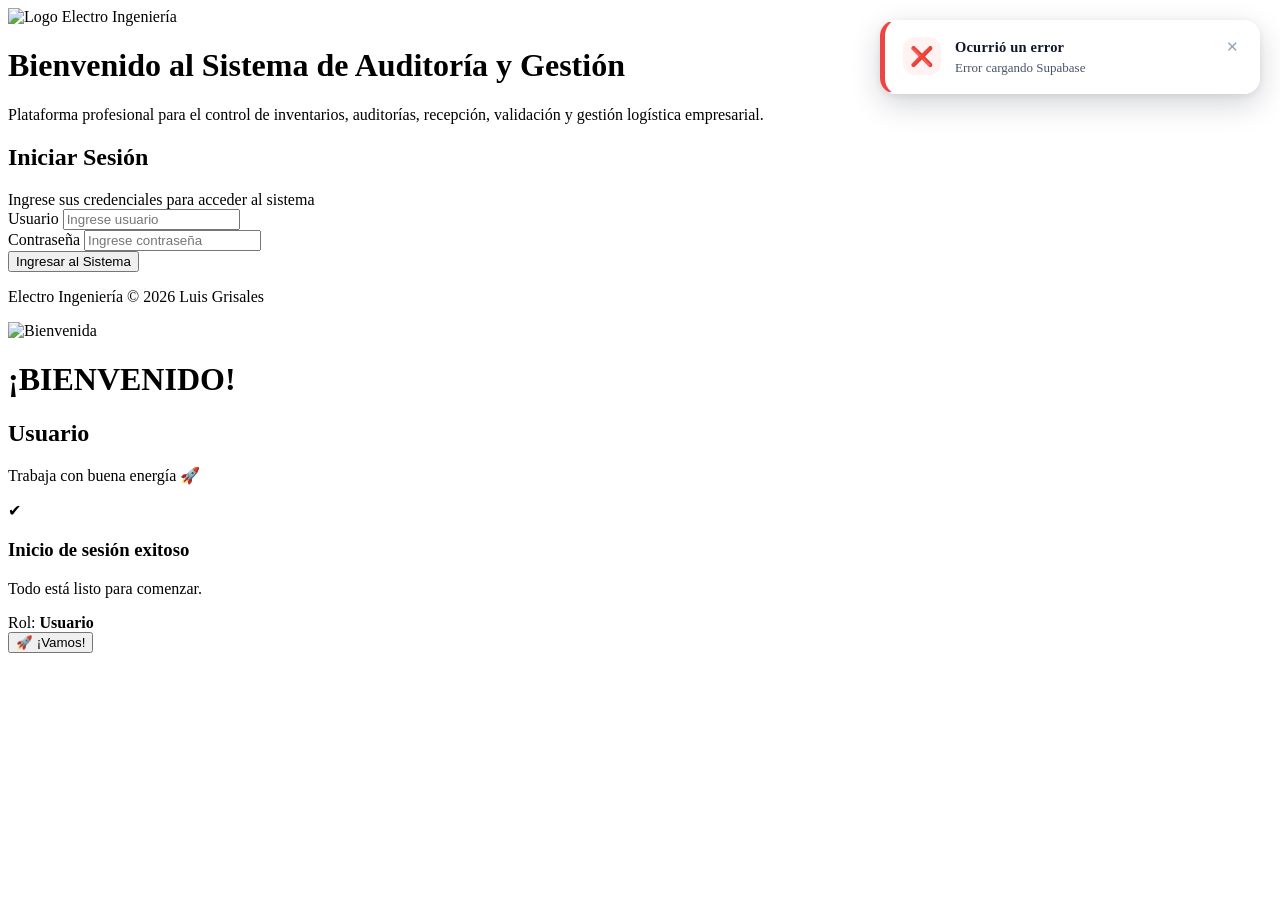
==== index.html @ 031556fb "Add files via upload" ====
<!DOCTYPE html>
<html lang="es">

<head>

  <meta charset="UTF-8">

  <meta
    name="viewport"
    content="width=device-width, initial-scale=1.0"
  >

  <title>
    Audit System - Login
  </title>





  <!-- ======================
  GOOGLE FONTS
  ====================== -->

  <link
    rel="preconnect"
    href="https://fonts.googleapis.com"
  >

  <link
    rel="preconnect"
    href="https://fonts.gstatic.com"
    crossorigin
  >

  <link
    href="https://fonts.googleapis.com/css2?family=Poppins:wght@300;400;500;600;700&display=swap"
    rel="stylesheet"
  >





  <!-- ======================
  CSS
  ====================== -->

  <link
    rel="stylesheet"
    href="css/login.css"
  >

</head>





<!-- ======================
BODY
====================== -->

<body class="login-body">





  <!-- ======================
  LOGIN CONTAINER
  ====================== -->

  <div class="login-container">





    <!-- ======================
    LEFT
    ====================== -->

    <div class="login-left">

      <img

        src="img/logo-electro.png.png"

        class="login-logo"

        alt="Logo Electro Ingeniería"

      >





      <h1>

        Bienvenido al Sistema
        de Auditoría y Gestión

      </h1>





      <p>

        Plataforma profesional para el control
        de inventarios, auditorías, recepción,
        validación y gestión logística empresarial.

      </p>

    </div>





    <!-- ======================
    RIGHT
    ====================== -->

    <div class="login-right">





      <!-- ======================
      CARD LOGIN
      ====================== -->

      <div class="login-card">

        <h2>

          Iniciar Sesión

        </h2>





        <span>

          Ingrese sus credenciales
          para acceder al sistema

        </span>





        <!-- ======================
        FORM
        ====================== -->

        <form id="loginForm">





          <!-- ======================
          USUARIO
          ====================== -->

          <div class="input-group">

            <label>

              Usuario

            </label>

            <input

              type="text"

              id="usuario"

              placeholder="Ingrese usuario"

              autocomplete="off"

            >

          </div>





          <!-- ======================
          PASSWORD
          ====================== -->

          <div class="input-group">

            <label>

              Contraseña

            </label>

            <input

              type="password"

              id="password"

              placeholder="Ingrese contraseña"

              autocomplete="off"

            >

          </div>





          <!-- ======================
          BOTON
          ====================== -->

          <button
            type="submit"
            class="btn-login"
          >

            Ingresar al Sistema

          </button>

        </form>





        <!-- ======================
        FOOTER LOGIN
        ====================== -->

        <div class="login-footer">

          <p>

            Electro Ingeniería © 2026 Luis Grisales

          </p>

        </div>

      </div>

    </div>

  </div>





  <!-- ======================
  SUPABASE
  ====================== -->

  <script src="https://cdn.jsdelivr.net/npm/@supabase/supabase-js@2"></script>
  <link rel="stylesheet" href="css/notificaciones-premium.css">
  <script src="js/notificaciones.js"></script>





  <!-- ======================
  LOGIN JS
  ====================== -->

  <script src="js/login.js?v=6000"></script>

  <!-- =====================================
MODAL BIENVENIDA
===================================== -->

<div class="modal-bienvenida" id="modalBienvenida">

  <div class="modal-bienvenida-content">

    <div class="bienvenida-left">

     <div class="bienvenida-icon">

  <img
    src="img/ok.png"
    alt="Bienvenida"
  >

</div>

      <h1>

        ¡BIENVENIDO!

      </h1>

      <h2 id="bienvenidaUsuario">

        Usuario

      </h2>

      <p>

        Trabaja con buena energía 🚀

      </p>

    </div>

    <div class="bienvenida-right">

      <div class="bienvenida-check">

        ✔

      </div>

      <h3>

        Inicio de sesión exitoso

      </h3>

      <p>

        Todo está listo para comenzar.

      </p>

      <div class="bienvenida-rol">

        <span>Rol:</span>

        <strong id="bienvenidaRol">

          Usuario

        </strong>

      </div>

      <button
        class="btn-bienvenida"
        onclick="cerrarModalBienvenida()"
      >

        🚀 ¡Vamos!

      </button>

    </div>

  </div>

</div>

</body>

</html>
---- css/notificaciones-premium.css ----
/* =====================================================
SISTEMA DE NOTIFICACIONES PREMIUM - GLOBAL
Usado por todos los módulos: inventario, auditorías,
confiabilidad, recepción, usuarios, bi, login, dashboard.
===================================================== */

#notifStack{
  position:fixed;
  top:20px;
  right:20px;
  z-index:99999;
  display:flex;
  flex-direction:column;
  gap:12px;
  max-width:380px;
  width:calc(100% - 40px);
  pointer-events:none;
}

.notif-toast{
  pointer-events:auto;
  display:flex;
  align-items:flex-start;
  gap:14px;
  background:rgba(255,255,255,.92);
  backdrop-filter:blur(14px);
  -webkit-backdrop-filter:blur(14px);
  border-radius:16px;
  padding:16px 18px;
  box-shadow:
    0 10px 30px rgba(15,23,42,.18),
    0 2px 8px rgba(15,23,42,.08);
  border:1px solid rgba(255,255,255,.6);
  border-left:5px solid var(--notif-color,#2563eb);
  transform:translateX(120%);
  opacity:0;
  animation:notifIn .45s cubic-bezier(.22,1,.36,1) forwards;
  position:relative;
  overflow:hidden;
}

.notif-toast.notif-out{
  animation:notifOut .35s ease forwards;
}

@keyframes notifIn{
  0%{ transform:translateX(120%); opacity:0; }
  60%{ transform:translateX(-6px); opacity:1; }
  100%{ transform:translateX(0); opacity:1; }
}

@keyframes notifOut{
  0%{ transform:translateX(0); opacity:1; max-height:200px; margin-bottom:0;}
  100%{ transform:translateX(120%); opacity:0; }
}

.notif-toast .notif-icono{
  width:38px;
  height:38px;
  min-width:38px;
  border-radius:12px;
  display:flex;
  align-items:center;
  justify-content:center;
  font-size:19px;
  background:var(--notif-bg,#eff6ff);
  color:var(--notif-color,#2563eb);
}

.notif-toast .notif-texto{
  flex:1;
  padding-top:2px;
}

.notif-toast .notif-titulo{
  font-weight:800;
  font-size:14.5px;
  color:#0f172a;
  margin-bottom:3px;
  letter-spacing:.2px;
}

.notif-toast .notif-mensaje{
  font-size:13px;
  color:#475569;
  line-height:1.4;
}

.notif-toast .notif-cerrar{
  background:none;
  border:none;
  cursor:pointer;
  color:#94a3b8;
  font-size:15px;
  line-height:1;
  padding:2px;
  border-radius:6px;
  transition:.2s;
}

.notif-toast .notif-cerrar:hover{
  color:#0f172a;
  background:#f1f5f9;
}

.notif-toast .notif-barra{
  position:absolute;
  bottom:0;
  left:0;
  height:3px;
  background:var(--notif-color,#2563eb);
  opacity:.55;
  animation:notifBarra linear forwards;
}

@keyframes notifBarra{
  from{ width:100%; }
  to{ width:0%; }
}

/* Tipos */

.notif-success{ --notif-color:#10b981; --notif-bg:#ecfdf5; }
.notif-error{ --notif-color:#ef4444; --notif-bg:#fef2f2; }
.notif-warning{ --notif-color:#f59e0b; --notif-bg:#fffbeb; }
.notif-info{ --notif-color:#2563eb; --notif-bg:#eff6ff; }

/* =====================================================
MODAL PREMIUM (confirm / prompt)
===================================================== */

#notifModalOverlay{
  position:fixed;
  inset:0;
  background:rgba(15,23,42,.55);
  backdrop-filter:blur(3px);
  display:none;
  align-items:center;
  justify-content:center;
  z-index:100000;
  padding:20px;
  opacity:0;
  transition:opacity .25s ease;
}

#notifModalOverlay.active{
  display:flex;
  opacity:1;
}

.notif-modal-box{
  background:white;
  border-radius:22px;
  padding:32px 30px 26px;
  width:100%;
  max-width:420px;
  box-shadow:0 25px 60px rgba(15,23,42,.35);
  text-align:center;
  transform:translateY(24px) scale(.96);
  opacity:0;
  transition:transform .3s cubic-bezier(.22,1,.36,1), opacity .3s ease;
}

#notifModalOverlay.active .notif-modal-box{
  transform:translateY(0) scale(1);
  opacity:1;
}

.notif-modal-icono{
  width:64px;
  height:64px;
  border-radius:50%;
  margin:0 auto 18px;
  display:flex;
  align-items:center;
  justify-content:center;
  font-size:30px;
  background:var(--notif-bg,#eff6ff);
  color:var(--notif-color,#2563eb);
}

.notif-modal-box h2{
  font-size:19px;
  color:#0f172a;
  margin-bottom:8px;
}

.notif-modal-box p{
  font-size:14px;
  color:#64748b;
  line-height:1.5;
  white-space:pre-wrap;
}

.notif-modal-box input,
.notif-modal-box select{
  width:100%;
  height:50px;
  margin-top:18px;
  border:1px solid #cbd5e1;
  border-radius:12px;
  padding:0 15px;
  font-size:14.5px;
  text-align:center;
  transition:.2s;
}

.notif-modal-box input:focus,
.notif-modal-box select:focus{
  outline:none;
  border-color:#2563eb;
  box-shadow:0 0 0 4px rgba(37,99,235,.15);
}

.notif-modal-botones{
  display:flex;
  gap:12px;
  margin-top:26px;
}

.notif-modal-botones button{
  flex:1;
  border:none;
  border-radius:12px;
  padding:13px 16px;
  font-weight:700;
  font-size:14px;
  cursor:pointer;
  transition:.2s;
}

.notif-btn-cancelar{
  background:#f1f5f9;
  color:#334155;
}

.notif-btn-cancelar:hover{
  background:#e2e8f0;
}

.notif-btn-aceptar{
  background:var(--notif-color,#2563eb);
  color:white;
}

.notif-btn-aceptar:hover{
  filter:brightness(1.08);
  transform:translateY(-1px);
}

@media(max-width:480px){

  #notifStack{
    right:10px;
    left:10px;
    max-width:none;
    width:auto;
  }

  .notif-modal-box{
    padding:26px 22px 22px;
  }

}
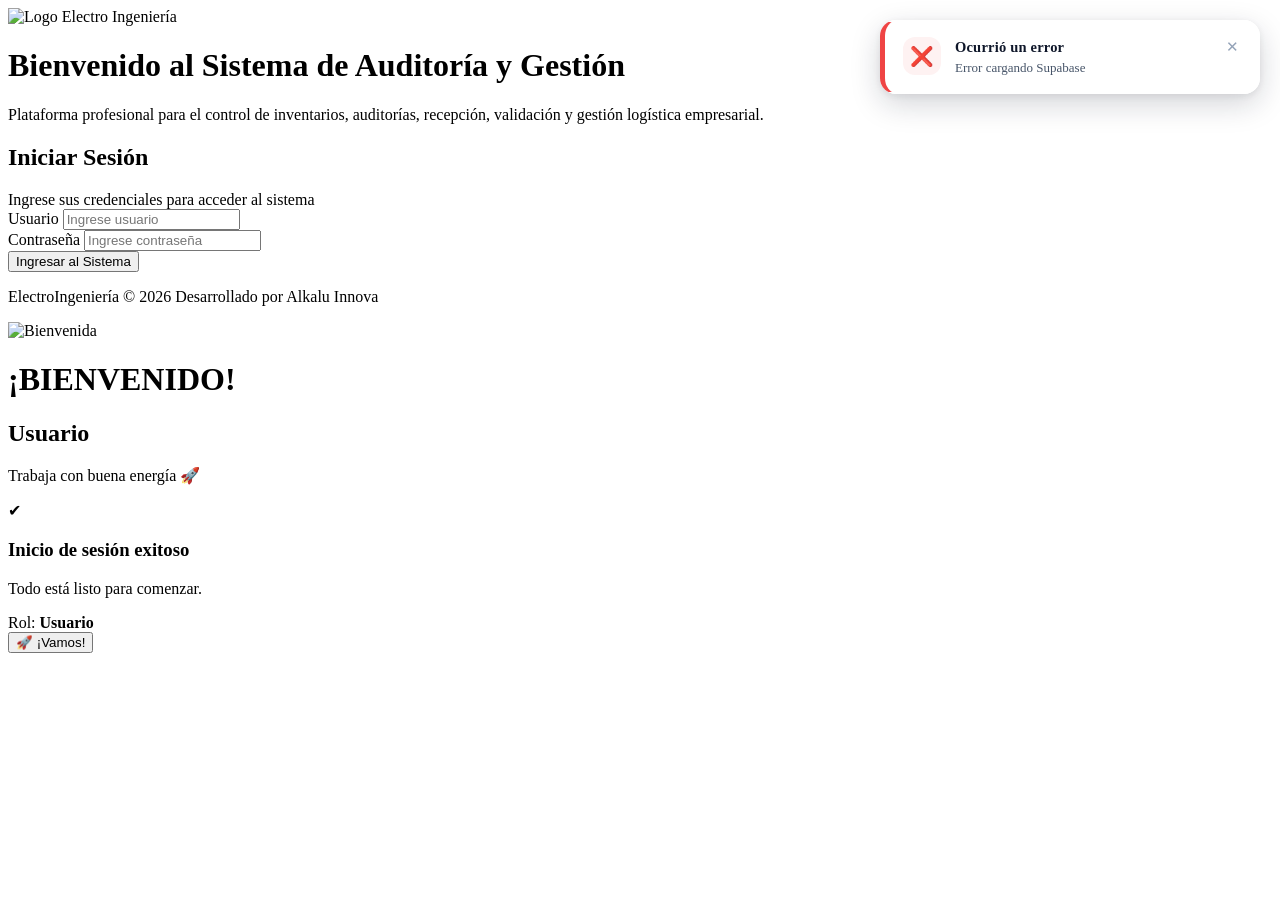
==== commit c378e207: "Refactor index.html for improved structure and scripts" ====
--- a/index.html
+++ b/index.html
@@ -256,7 +256,7 @@
 
           <p>
 
-            Electro Ingeniería © 2026 Luis Grisales
+            ElectroIngeniería © 2026 Desarrollado por Alkalu Innova
 
           </p>
 
@@ -276,8 +276,8 @@
   SUPABASE
   ====================== -->
 
-  <script src="https://cdn.jsdelivr.net/npm/@supabase/supabase-js@2"></script>
-  <link rel="stylesheet" href="css/notificaciones-premium.css">
+  <script src="https://cdn.jsdelivr.net/npm/@supabase/supabase-js@2"></script>
+  <link rel="stylesheet" href="css/notificaciones-premium.css">
   <script src="js/notificaciones.js"></script>
 
 
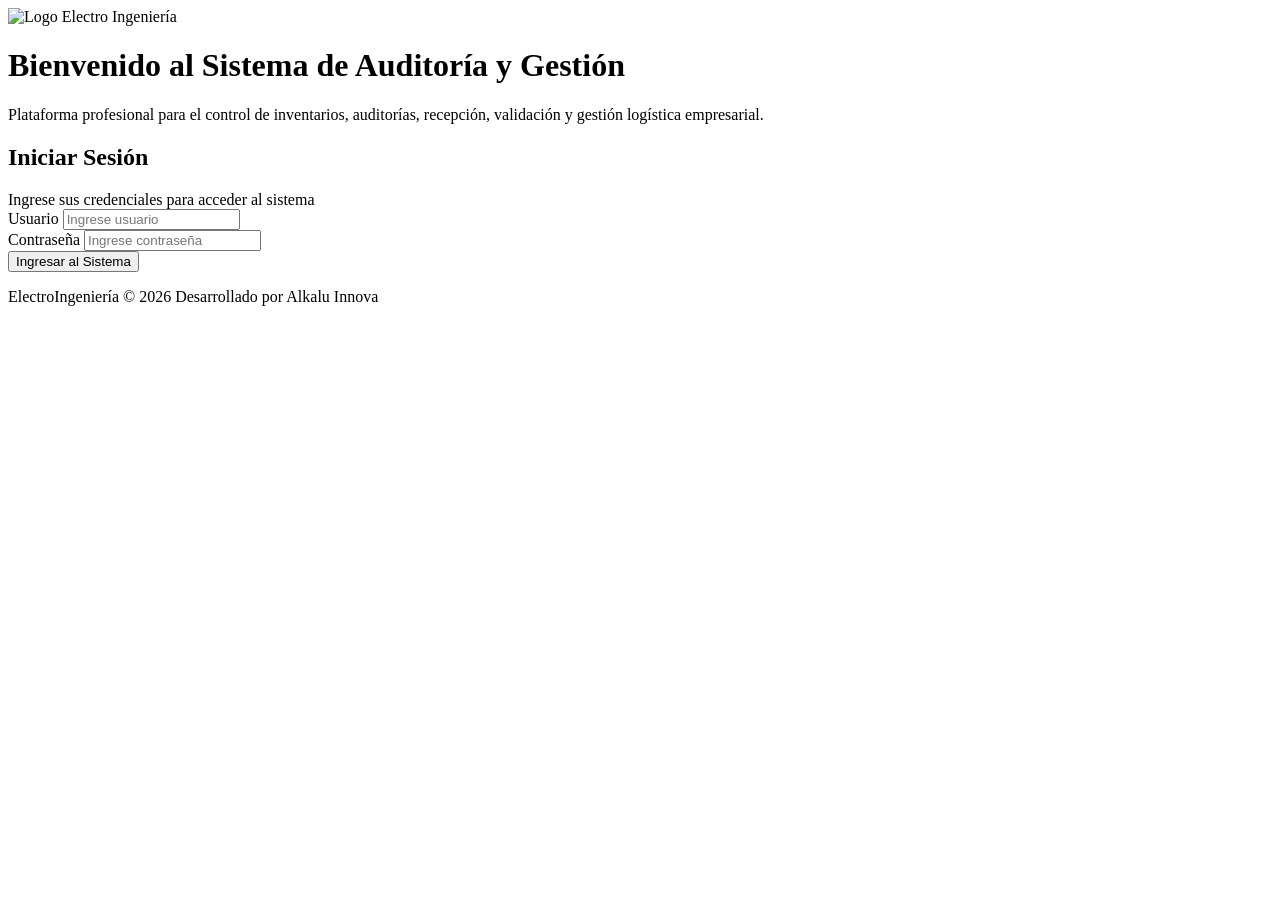
==== commit ee2e85ae: "Add files via upload" ====
--- a/index.html
+++ b/index.html
@@ -14,10 +14,6 @@
     Audit System - Login
   </title>
 
-
-
-
-
   <!-- ======================
   GOOGLE FONTS
   ====================== -->
@@ -38,10 +34,6 @@
     rel="stylesheet"
   >
 
-
-
-
-
   <!-- ======================
   CSS
   ====================== -->
@@ -50,12 +42,12 @@
     rel="stylesheet"
     href="css/login.css"
   >
+  <link
+    rel="stylesheet"
+    href="css/notificaciones-premium.css"
+  >
 
 </head>
-
-
-
-
 
 <!-- ======================
 BODY
@@ -63,19 +55,11 @@
 
 <body class="login-body">
 
-
-
-
-
   <!-- ======================
   LOGIN CONTAINER
   ====================== -->
 
   <div class="login-container">
-
-
-
-
 
     <!-- ======================
     LEFT
@@ -84,43 +68,23 @@
     <div class="login-left">
 
       <img
-
         src="img/logo-electro.png.png"
-
         class="login-logo"
-
         alt="Logo Electro Ingeniería"
-
       >
 
-
-
-
-
       <h1>
-
         Bienvenido al Sistema
         de Auditoría y Gestión
-
       </h1>
 
-
-
-
-
       <p>
-
         Plataforma profesional para el control
         de inventarios, auditorías, recepción,
         validación y gestión logística empresarial.
-
       </p>
 
     </div>
-
-
-
-
 
     <!-- ======================
     RIGHT
@@ -128,10 +92,6 @@
 
     <div class="login-right">
 
-
-
-
-
       <!-- ======================
       CARD LOGIN
       ====================== -->
@@ -139,25 +99,13 @@
       <div class="login-card">
 
         <h2>
-
           Iniciar Sesión
-
         </h2>
 
-
-
-
-
         <span>
-
           Ingrese sus credenciales
           para acceder al sistema
-
         </span>
-
-
-
-
 
         <!-- ======================
         FORM
@@ -165,10 +113,6 @@
 
         <form id="loginForm">
 
-
-
-
-
           <!-- ======================
           USUARIO
           ====================== -->
@@ -176,28 +120,17 @@
           <div class="input-group">
 
             <label>
-
               Usuario
-
             </label>
 
             <input
-
               type="text"
-
               id="usuario"
-
               placeholder="Ingrese usuario"
-
               autocomplete="off"
-
             >
 
           </div>
-
-
-
-
 
           <!-- ======================
           PASSWORD
@@ -206,28 +139,17 @@
           <div class="input-group">
 
             <label>
-
               Contraseña
-
             </label>
 
             <input
-
               type="password"
-
               id="password"
-
               placeholder="Ingrese contraseña"
-
               autocomplete="off"
-
             >
 
           </div>
-
-
-
-
 
           <!-- ======================
           BOTON
@@ -237,16 +159,10 @@
             type="submit"
             class="btn-login"
           >
-
             Ingresar al Sistema
-
           </button>
 
         </form>
-
-
-
-
 
         <!-- ======================
         FOOTER LOGIN
@@ -255,9 +171,7 @@
         <div class="login-footer">
 
           <p>
-
             ElectroIngeniería © 2026 Desarrollado por Alkalu Innova
-
           </p>
 
         </div>
@@ -268,116 +182,80 @@
 
   </div>
 
-
-
-
-
-  <!-- ======================
-  SUPABASE
+  <!-- ======================
+  MODAL BIENVENIDA
+  ====================== -->
+
+  <div class="modal-bienvenida" id="modalBienvenida">
+
+    <div class="modal-bienvenida-content">
+
+      <div class="bienvenida-left">
+
+        <div class="bienvenida-icon">
+          <img
+            src="img/ok.png"
+            alt="Bienvenida"
+          >
+        </div>
+
+        <h1>
+          ¡BIENVENIDO!
+        </h1>
+
+        <h2 id="bienvenidaUsuario">
+          Usuario
+        </h2>
+
+        <p>
+          Trabaja con buena energía 🚀
+        </p>
+
+      </div>
+
+      <div class="bienvenida-right">
+
+        <div class="bienvenida-check">
+          ✔
+        </div>
+
+        <h3>
+          Inicio de sesión exitoso
+        </h3>
+
+        <p>
+          Todo está listo para comenzar.
+        </p>
+
+        <div class="bienvenida-rol">
+          <span>Rol:</span>
+          <strong id="bienvenidaRol">
+            Usuario
+          </strong>
+        </div>
+
+        <button
+          class="btn-bienvenida"
+          onclick="cerrarModalBienvenida()"
+        >
+          🚀 ¡Vamos!
+        </button>
+
+      </div>
+
+    </div>
+
+  </div>
+
+  <!-- ======================
+  SCRIPTS GLOBALES Y LOGIN
   ====================== -->
 
   <script src="https://cdn.jsdelivr.net/npm/@supabase/supabase-js@2"></script>
-  <link rel="stylesheet" href="css/notificaciones-premium.css">
+  <script src="js/supabaseClient.js"></script>
   <script src="js/notificaciones.js"></script>
-
-
-
-
-
-  <!-- ======================
-  LOGIN JS
-  ====================== -->
-
   <script src="js/login.js?v=6000"></script>
 
-  <!-- =====================================
-MODAL BIENVENIDA
-===================================== -->
-
-<div class="modal-bienvenida" id="modalBienvenida">
-
-  <div class="modal-bienvenida-content">
-
-    <div class="bienvenida-left">
-
-     <div class="bienvenida-icon">
-
-  <img
-    src="img/ok.png"
-    alt="Bienvenida"
-  >
-
-</div>
-
-      <h1>
-
-        ¡BIENVENIDO!
-
-      </h1>
-
-      <h2 id="bienvenidaUsuario">
-
-        Usuario
-
-      </h2>
-
-      <p>
-
-        Trabaja con buena energía 🚀
-
-      </p>
-
-    </div>
-
-    <div class="bienvenida-right">
-
-      <div class="bienvenida-check">
-
-        ✔
-
-      </div>
-
-      <h3>
-
-        Inicio de sesión exitoso
-
-      </h3>
-
-      <p>
-
-        Todo está listo para comenzar.
-
-      </p>
-
-      <div class="bienvenida-rol">
-
-        <span>Rol:</span>
-
-        <strong id="bienvenidaRol">
-
-          Usuario
-
-        </strong>
-
-      </div>
-
-      <button
-        class="btn-bienvenida"
-        onclick="cerrarModalBienvenida()"
-      >
-
-        🚀 ¡Vamos!
-
-      </button>
-
-    </div>
-
-  </div>
-
-</div>
-
 </body>
 
-</html>
-
-
+</html>
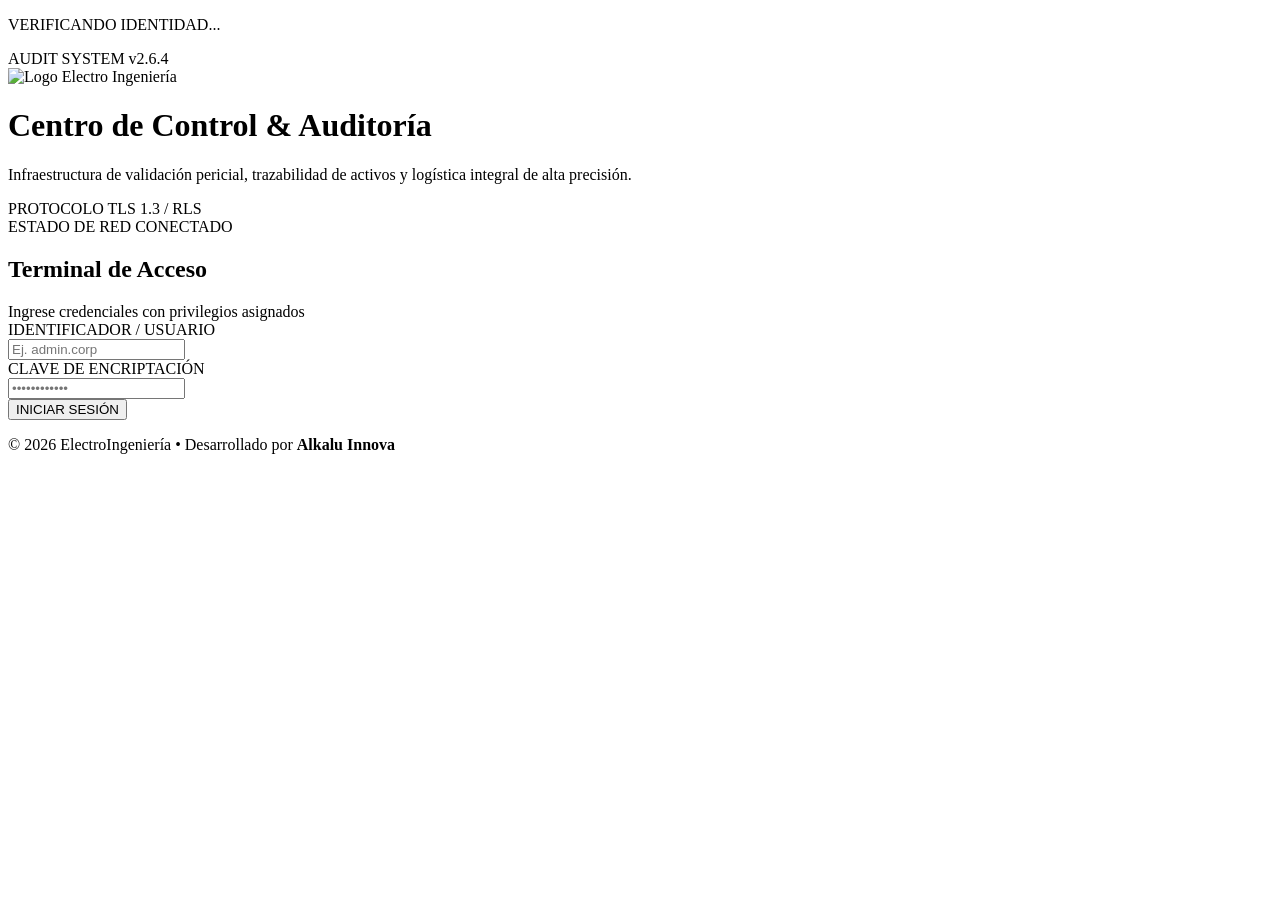
==== commit ae33e2d6: "Update index.html for security and layout changes" ====
--- a/index.html
+++ b/index.html
@@ -2,260 +2,134 @@
 <html lang="es">
 
 <head>
+  <meta charset="UTF-8">
+  <meta name="viewport" content="width=device-width, initial-scale=1.0">
+  
+  <meta http-equiv="Content-Security-Policy" content="default-src 'self'; script-src 'self' 'unsafe-inline' https://cdn.jsdelivr.net; style-src 'self' 'unsafe-inline' https://fonts.googleapis.com; font-src 'self' https://fonts.gstatic.com; img-src 'self' data: https:; connect-src 'self' https://*.supabase.co;">
 
-  <meta charset="UTF-8">
+  <title>Audit System - Security Gateway</title>
 
-  <meta
-    name="viewport"
-    content="width=device-width, initial-scale=1.0"
-  >
+  <link rel="preconnect" href="https://fonts.googleapis.com">
+  <link rel="preconnect" href="https://fonts.gstatic.com" crossorigin>
+  <link href="https://fonts.googleapis.com/css2?family=JetBrains+Mono:wght@400;600;800&family=Poppins:wght@300;400;600;700&display=swap" rel="stylesheet">
 
-  <title>
-    Audit System - Login
-  </title>
-
-  <!-- ======================
-  GOOGLE FONTS
-  ====================== -->
-
-  <link
-    rel="preconnect"
-    href="https://fonts.googleapis.com"
-  >
-
-  <link
-    rel="preconnect"
-    href="https://fonts.gstatic.com"
-    crossorigin
-  >
-
-  <link
-    href="https://fonts.googleapis.com/css2?family=Poppins:wght@300;400;500;600;700&display=swap"
-    rel="stylesheet"
-  >
-
-  <!-- ======================
-  CSS
-  ====================== -->
-
-  <link
-    rel="stylesheet"
-    href="css/login.css"
-  >
-  <link
-    rel="stylesheet"
-    href="css/notificaciones-premium.css"
-  >
-
+  <link rel="stylesheet" href="css/login.css">
+  <link rel="stylesheet" href="css/notificaciones-premium.css">
 </head>
-
-<!-- ======================
-BODY
-====================== -->
 
 <body class="login-body">
 
-  <!-- ======================
-  LOGIN CONTAINER
-  ====================== -->
+  <div class="tech-grid"></div>
+  <div class="glow-orb glow-1"></div>
+  <div class="glow-orb glow-2"></div>
 
-  <div class="login-container">
+  <div class="auth-overlay" id="authOverlay">
+    <div class="auth-scanner">
+      <div class="scanner-ring"></div>
+      <div class="scanner-core"></div>
+      <p class="scanner-text" id="scannerStatus">VERIFICANDO IDENTIDAD...</p>
+      <div class="scan-bar"></div>
+    </div>
+  </div>
 
-    <!-- ======================
-    LEFT
-    ====================== -->
+  <main class="login-container">
 
     <div class="login-left">
+      <div class="tech-badge">
+        <span class="pulse-dot"></span> AUDIT SYSTEM v2.6.4
+      </div>
+      
+      <img src="img/logo-electro.png.png" class="login-logo" alt="Logo Electro Ingeniería">
 
-      <img
-        src="img/logo-electro.png.png"
-        class="login-logo"
-        alt="Logo Electro Ingeniería"
-      >
+      <h1>Centro de Control & Auditoría</h1>
+      <p>Infraestructura de validación pericial, trazabilidad de activos y logística integral de alta precisión.</p>
 
-      <h1>
-        Bienvenido al Sistema
-        de Auditoría y Gestión
-      </h1>
-
-      <p>
-        Plataforma profesional para el control
-        de inventarios, auditorías, recepción,
-        validación y gestión logística empresarial.
-      </p>
-
+      <div class="system-stats">
+        <div class="stat-item">
+          <span class="stat-label">PROTOCOLO</span>
+          <span class="stat-val">TLS 1.3 / RLS</span>
+        </div>
+        <div class="stat-divider"></div>
+        <div class="stat-item">
+          <span class="stat-label">ESTADO DE RED</span>
+          <span class="stat-val online">CONECTADO</span>
+        </div>
+      </div>
     </div>
 
-    <!-- ======================
-    RIGHT
-    ====================== -->
+    <div class="login-right">
+      <div class="login-card">
+        <div class="card-header">
+          <div class="cyber-terminal-dot"></div>
+          <h2>Terminal de Acceso</h2>
+          <span>Ingrese credenciales con privilegios asignados</span>
+        </div>
 
-    <div class="login-right">
-
-      <!-- ======================
-      CARD LOGIN
-      ====================== -->
-
-      <div class="login-card">
-
-        <h2>
-          Iniciar Sesión
-        </h2>
-
-        <span>
-          Ingrese sus credenciales
-          para acceder al sistema
-        </span>
-
-        <!-- ======================
-        FORM
-        ====================== -->
-
-        <form id="loginForm">
-
-          <!-- ======================
-          USUARIO
-          ====================== -->
+        <form id="loginForm" autocomplete="off" novalidate>
+          <div class="input-group">
+            <label for="usuario">IDENTIFICADOR / USUARIO</label>
+            <div class="input-wrapper">
+              <input type="text" id="usuario" placeholder="Ej. admin.corp" maxlength="40" required>
+              <span class="focus-border"></span>
+            </div>
+          </div>
 
           <div class="input-group">
-
-            <label>
-              Usuario
-            </label>
-
-            <input
-              type="text"
-              id="usuario"
-              placeholder="Ingrese usuario"
-              autocomplete="off"
-            >
-
+            <label for="password">CLAVE DE ENCRIPTACIÓN</label>
+            <div class="input-wrapper">
+              <input type="password" id="password" placeholder="••••••••••••" maxlength="60" required>
+              <span class="focus-border"></span>
+            </div>
           </div>
 
-          <!-- ======================
-          PASSWORD
-          ====================== -->
-
-          <div class="input-group">
-
-            <label>
-              Contraseña
-            </label>
-
-            <input
-              type="password"
-              id="password"
-              placeholder="Ingrese contraseña"
-              autocomplete="off"
-            >
-
-          </div>
-
-          <!-- ======================
-          BOTON
-          ====================== -->
-
-          <button
-            type="submit"
-            class="btn-login"
-          >
-            Ingresar al Sistema
+          <button type="submit" class="btn-login" id="btnLogin">
+            <span class="btn-text">INICIAR SESIÓN</span>
+            <div class="btn-shine"></div>
           </button>
-
         </form>
 
-        <!-- ======================
-        FOOTER LOGIN
-        ====================== -->
+        <div class="login-footer">
+          <p>© 2026 ElectroIngeniería • Desarrollado por <strong>Alkalu Innova</strong></p>
+        </div>
+      </div>
+    </div>
 
-        <div class="login-footer">
+  </main>
 
-          <p>
-            ElectroIngeniería © 2026 Desarrollado por Alkalu Innova
-          </p>
+  <div class="modal-bienvenida" id="modalBienvenida">
+    <div class="modal-bienvenida-content">
+      <div class="modal-grid-bg"></div>
 
-        </div>
-
+      <div class="bienvenida-header">
+        <div class="access-badge">ACCESO CONCEDIDO</div>
+        <div class="check-hud">✔</div>
       </div>
 
-    </div>
-
-  </div>
-
-  <!-- ======================
-  MODAL BIENVENIDA
-  ====================== -->
-
-  <div class="modal-bienvenida" id="modalBienvenida">
-
-    <div class="modal-bienvenida-content">
-
-      <div class="bienvenida-left">
-
-        <div class="bienvenida-icon">
-          <img
-            src="img/ok.png"
-            alt="Bienvenida"
-          >
+      <div class="bienvenida-body">
+        <p class="sub-greeting">SESIÓN SINCRONIZADA</p>
+        <h1 id="bienvenidaUsuario">USUARIO</h1>
+        
+        <div class="credentials-box">
+          <div class="cred-row">
+            <span>NIVEL DE PRIVILEGIO:</span>
+            <strong id="bienvenidaRol">CARGANDO...</strong>
+          </div>
+          <div class="cred-row">
+            <span>SEGURIDAD:</span>
+            <span class="green-text">VALIDADA</span>
+          </div>
         </div>
-
-        <h1>
-          ¡BIENVENIDO!
-        </h1>
-
-        <h2 id="bienvenidaUsuario">
-          Usuario
-        </h2>
-
-        <p>
-          Trabaja con buena energía 🚀
-        </p>
-
       </div>
 
-      <div class="bienvenida-right">
-
-        <div class="bienvenida-check">
-          ✔
-        </div>
-
-        <h3>
-          Inicio de sesión exitoso
-        </h3>
-
-        <p>
-          Todo está listo para comenzar.
-        </p>
-
-        <div class="bienvenida-rol">
-          <span>Rol:</span>
-          <strong id="bienvenidaRol">
-            Usuario
-          </strong>
-        </div>
-
-        <button
-          class="btn-bienvenida"
-          onclick="cerrarModalBienvenida()"
-        >
-          🚀 ¡Vamos!
-        </button>
-
-      </div>
-
+      <button class="btn-bienvenida" id="btnAcceder" onclick="cerrarModalBienvenida()">
+        INGRESAR AL PANEL →
+      </button>
     </div>
-
   </div>
-
-  <!-- ======================
-  SCRIPTS GLOBALES Y LOGIN
-  ====================== -->
 
   <script src="https://cdn.jsdelivr.net/npm/@supabase/supabase-js@2"></script>
   <script src="js/supabaseClient.js"></script>
   <script src="js/notificaciones.js"></script>
-  <script src="js/login.js?v=6000"></script>
-
+  <script src="js/login.js?v=7000"></script>
 </body>
-
-</html>+</html>
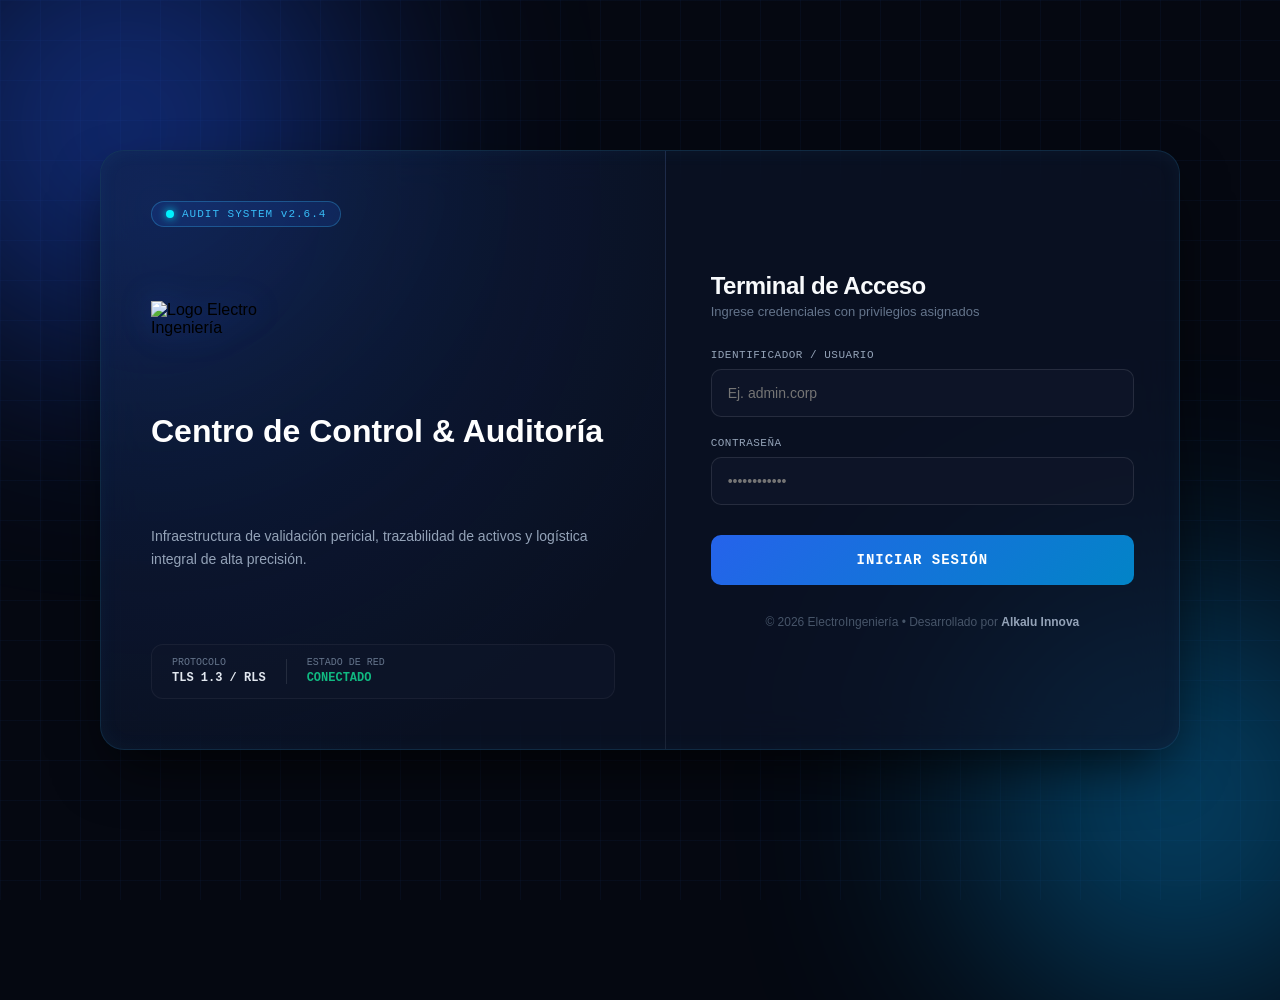
==== commit 2530a33a: "Fix HTML formatting and update content" ====
--- a/index.html
+++ b/index.html
@@ -75,7 +75,7 @@
           </div>
 
           <div class="input-group">
-            <label for="password">CLAVE DE ENCRIPTACIÓN</label>
+            <label for="password">CONTRASEÑA</label>
             <div class="input-wrapper">
               <input type="password" id="password" placeholder="••••••••••••" maxlength="60" required>
               <span class="focus-border"></span>
--- a/css/login.css
+++ b/css/login.css
@@ -0,0 +1,437 @@
+* {
+  margin: 0;
+  padding: 0;
+  box-sizing: border-box;
+}
+
+body.login-body {
+  min-height: 100vh;
+  background-color: #050811;
+  font-family: 'Poppins', sans-serif;
+  display: flex;
+  align-items: center;
+  justify-content: center;
+  padding: 20px;
+  overflow: hidden;
+  position: relative;
+}
+
+/* Fondos Tecnológicos */
+.tech-grid {
+  position: absolute;
+  inset: 0;
+  background-image: 
+    linear-gradient(to right, rgba(37, 99, 235, 0.05) 1px, transparent 1px),
+    linear-gradient(to bottom, rgba(37, 99, 235, 0.05) 1px, transparent 1px);
+  background-size: 40px 40px;
+  pointer-events: none;
+}
+
+.glow-orb {
+  position: absolute;
+  border-radius: 50%;
+  filter: blur(120px);
+  pointer-events: none;
+  opacity: 0.5;
+}
+.glow-1 {
+  width: 450px;
+  height: 450px;
+  background: #1d4ed8;
+  top: -100px;
+  left: -100px;
+}
+.glow-2 {
+  width: 400px;
+  height: 400px;
+  background: #0284c7;
+  bottom: -100px;
+  right: -100px;
+}
+
+/* Contenedor Principal */
+.login-container {
+  width: 100%;
+  max-width: 1080px;
+  min-height: 600px;
+  background: rgba(13, 22, 44, 0.65);
+  backdrop-filter: blur(24px);
+  border: 1px solid rgba(56, 189, 248, 0.15);
+  border-radius: 24px;
+  display: grid;
+  grid-template-columns: 1.1fr 1fr;
+  box-shadow: 0 25px 60px -15px rgba(0, 0, 0, 0.8), inset 0 0 20px rgba(56, 189, 248, 0.05);
+  position: relative;
+  z-index: 2;
+  overflow: hidden;
+}
+
+/* Columna Izquierda */
+.login-left {
+  padding: 50px;
+  display: flex;
+  flex-direction: column;
+  justify-content: space-between;
+  border-right: 1px solid rgba(255, 255, 255, 0.07);
+  background: radial-gradient(circle at 10% 10%, rgba(37, 99, 235, 0.15), transparent 80%);
+}
+
+.tech-badge {
+  display: inline-flex;
+  align-items: center;
+  gap: 8px;
+  background: rgba(37, 99, 235, 0.15);
+  border: 1px solid rgba(56, 189, 248, 0.3);
+  padding: 6px 14px;
+  border-radius: 100px;
+  font-family: 'JetBrains Mono', monospace;
+  font-size: 11px;
+  color: #38bdf8;
+  letter-spacing: 1px;
+  width: fit-content;
+}
+
+.pulse-dot {
+  width: 8px;
+  height: 8px;
+  background: #00f2fe;
+  border-radius: 50%;
+  box-shadow: 0 0 8px #00f2fe;
+  animation: blink 1.5s infinite;
+}
+
+.login-logo {
+  max-width: 160px;
+  filter: drop-shadow(0 0 15px rgba(37, 99, 235, 0.35));
+}
+
+.login-left h1 {
+  font-size: 32px;
+  font-weight: 700;
+  color: #ffffff;
+  line-height: 1.25;
+}
+
+.login-left p {
+  color: #94a3b8;
+  font-size: 14px;
+  line-height: 1.6;
+}
+
+.system-stats {
+  display: flex;
+  align-items: center;
+  gap: 20px;
+  background: rgba(15, 23, 42, 0.6);
+  padding: 12px 20px;
+  border-radius: 12px;
+  border: 1px solid rgba(255, 255, 255, 0.05);
+  font-family: 'JetBrains Mono', monospace;
+}
+
+.stat-label {
+  display: block;
+  font-size: 10px;
+  color: #64748b;
+}
+
+.stat-val {
+  font-size: 12px;
+  color: #e2e8f0;
+  font-weight: 600;
+}
+
+.stat-val.online {
+  color: #10b981;
+}
+
+.stat-divider {
+  width: 1px;
+  height: 25px;
+  background: rgba(255, 255, 255, 0.1);
+}
+
+/* Columna Derecha (Card) */
+.login-right {
+  display: flex;
+  align-items: center;
+  justify-content: center;
+  padding: 50px 45px;
+}
+
+.login-card {
+  width: 100%;
+}
+
+.card-header h2 {
+  color: #f8fafc;
+  font-size: 24px;
+  font-weight: 600;
+  letter-spacing: -0.5px;
+}
+
+.card-header span {
+  color: #64748b;
+  font-size: 13px;
+  display: block;
+  margin-top: 4px;
+  margin-bottom: 30px;
+}
+
+.input-group {
+  margin-bottom: 20px;
+}
+
+.input-group label {
+  display: block;
+  font-family: 'JetBrains Mono', monospace;
+  font-size: 11px;
+  color: #94a3b8;
+  margin-bottom: 8px;
+  letter-spacing: 0.5px;
+}
+
+.input-wrapper {
+  position: relative;
+}
+
+.input-wrapper input {
+  width: 100%;
+  height: 48px;
+  background: rgba(15, 23, 42, 0.8);
+  border: 1px solid rgba(255, 255, 255, 0.1);
+  border-radius: 10px;
+  padding: 0 16px;
+  color: #f8fafc;
+  font-size: 14px;
+  outline: none;
+  transition: all 0.3s cubic-bezier(0.4, 0, 0.2, 1);
+}
+
+.input-wrapper input:focus {
+  border-color: #38bdf8;
+  background: rgba(15, 23, 42, 0.95);
+  box-shadow: 0 0 12px rgba(56, 189, 248, 0.25);
+}
+
+/* Botón Tecnológico */
+.btn-login {
+  position: relative;
+  width: 100%;
+  height: 50px;
+  border: none;
+  border-radius: 10px;
+  background: linear-gradient(135deg, #2563eb, #0284c7);
+  color: #ffffff;
+  font-family: 'JetBrains Mono', monospace;
+  font-weight: 600;
+  font-size: 14px;
+  letter-spacing: 1px;
+  cursor: pointer;
+  overflow: hidden;
+  transition: transform 0.2s, box-shadow 0.2s;
+  margin-top: 10px;
+}
+
+.btn-login:hover {
+  transform: translateY(-2px);
+  box-shadow: 0 8px 25px rgba(37, 99, 235, 0.45);
+}
+
+.btn-login:active {
+  transform: translateY(0);
+}
+
+.btn-login:disabled {
+  opacity: 0.6;
+  cursor: not-allowed;
+}
+
+.login-footer {
+  margin-top: 30px;
+  text-align: center;
+  font-size: 12px;
+  color: #475569;
+}
+
+.login-footer strong {
+  color: #94a3b8;
+}
+
+/* Loader / Scanner Overlay */
+.auth-overlay {
+  position: fixed;
+  inset: 0;
+  background: rgba(5, 8, 17, 0.85);
+  backdrop-filter: blur(12px);
+  display: flex;
+  align-items: center;
+  justify-content: center;
+  z-index: 99999;
+  opacity: 0;
+  pointer-events: none;
+  transition: opacity 0.3s ease;
+}
+
+.auth-overlay.active {
+  opacity: 1;
+  pointer-events: all;
+}
+
+.auth-scanner {
+  text-align: center;
+  display: flex;
+  flex-direction: column;
+  align-items: center;
+}
+
+.scanner-ring {
+  width: 70px;
+  height: 70px;
+  border: 3px solid rgba(56, 189, 248, 0.2);
+  border-top-color: #38bdf8;
+  border-radius: 50%;
+  animation: spin 1s linear infinite;
+}
+
+.scanner-text {
+  margin-top: 20px;
+  font-family: 'JetBrains Mono', monospace;
+  font-size: 13px;
+  color: #38bdf8;
+  letter-spacing: 2px;
+}
+
+/* Modal Bienvenida HUD */
+.modal-bienvenida {
+  position: fixed;
+  inset: 0;
+  background: rgba(5, 8, 17, 0.9);
+  backdrop-filter: blur(16px);
+  display: none;
+  align-items: center;
+  justify-content: center;
+  z-index: 100000;
+  padding: 20px;
+}
+
+.modal-bienvenida-content {
+  width: 100%;
+  max-width: 480px;
+  background: #0b1329;
+  border: 1px solid rgba(56, 189, 248, 0.3);
+  box-shadow: 0 0 50px rgba(37, 99, 235, 0.25);
+  border-radius: 20px;
+  padding: 40px;
+  text-align: center;
+  position: relative;
+  overflow: hidden;
+}
+
+.access-badge {
+  display: inline-block;
+  font-family: 'JetBrains Mono', monospace;
+  font-size: 11px;
+  background: rgba(16, 185, 129, 0.15);
+  color: #10b981;
+  border: 1px solid rgba(16, 185, 129, 0.4);
+  padding: 5px 12px;
+  border-radius: 6px;
+  letter-spacing: 1px;
+}
+
+.check-hud {
+  width: 60px;
+  height: 60px;
+  border-radius: 50%;
+  background: #10b981;
+  color: #050811;
+  font-size: 32px;
+  display: flex;
+  align-items: center;
+  justify-content: center;
+  margin: 20px auto;
+  box-shadow: 0 0 25px rgba(16, 185, 129, 0.5);
+}
+
+.sub-greeting {
+  font-family: 'JetBrains Mono', monospace;
+  font-size: 11px;
+  color: #64748b;
+  letter-spacing: 1.5px;
+}
+
+.modal-bienvenida h1 {
+  font-size: 28px;
+  color: #ffffff;
+  margin: 5px 0 20px 0;
+  text-transform: uppercase;
+}
+
+.credentials-box {
+  background: rgba(15, 23, 42, 0.7);
+  border: 1px solid rgba(255, 255, 255, 0.08);
+  border-radius: 12px;
+  padding: 15px 20px;
+  margin-bottom: 25px;
+  font-family: 'JetBrains Mono', monospace;
+}
+
+.cred-row {
+  display: flex;
+  justify-content: space-between;
+  font-size: 12px;
+  color: #94a3b8;
+  margin: 6px 0;
+}
+
+.cred-row strong {
+  color: #38bdf8;
+}
+
+.green-text {
+  color: #10b981;
+}
+
+.btn-bienvenida {
+  width: 100%;
+  height: 48px;
+  background: #2563eb;
+  border: none;
+  border-radius: 10px;
+  color: #fff;
+  font-family: 'JetBrains Mono', monospace;
+  font-size: 13px;
+  font-weight: 700;
+  cursor: pointer;
+  letter-spacing: 1px;
+  transition: all 0.2s;
+}
+
+.btn-bienvenida:hover {
+  background: #1d4ed8;
+  box-shadow: 0 0 15px rgba(37, 99, 235, 0.5);
+}
+
+@keyframes spin {
+  to { transform: rotate(360deg); }
+}
+
+@keyframes blink {
+  0%, 100% { opacity: 1; }
+  50% { opacity: 0.3; }
+}
+
+/* Responsivo */
+@media (max-width: 880px) {
+  .login-container {
+    grid-template-columns: 1fr;
+    max-width: 480px;
+  }
+  .login-left {
+    display: none;
+  }
+  .login-right {
+    padding: 40px 30px;
+  }
+}
